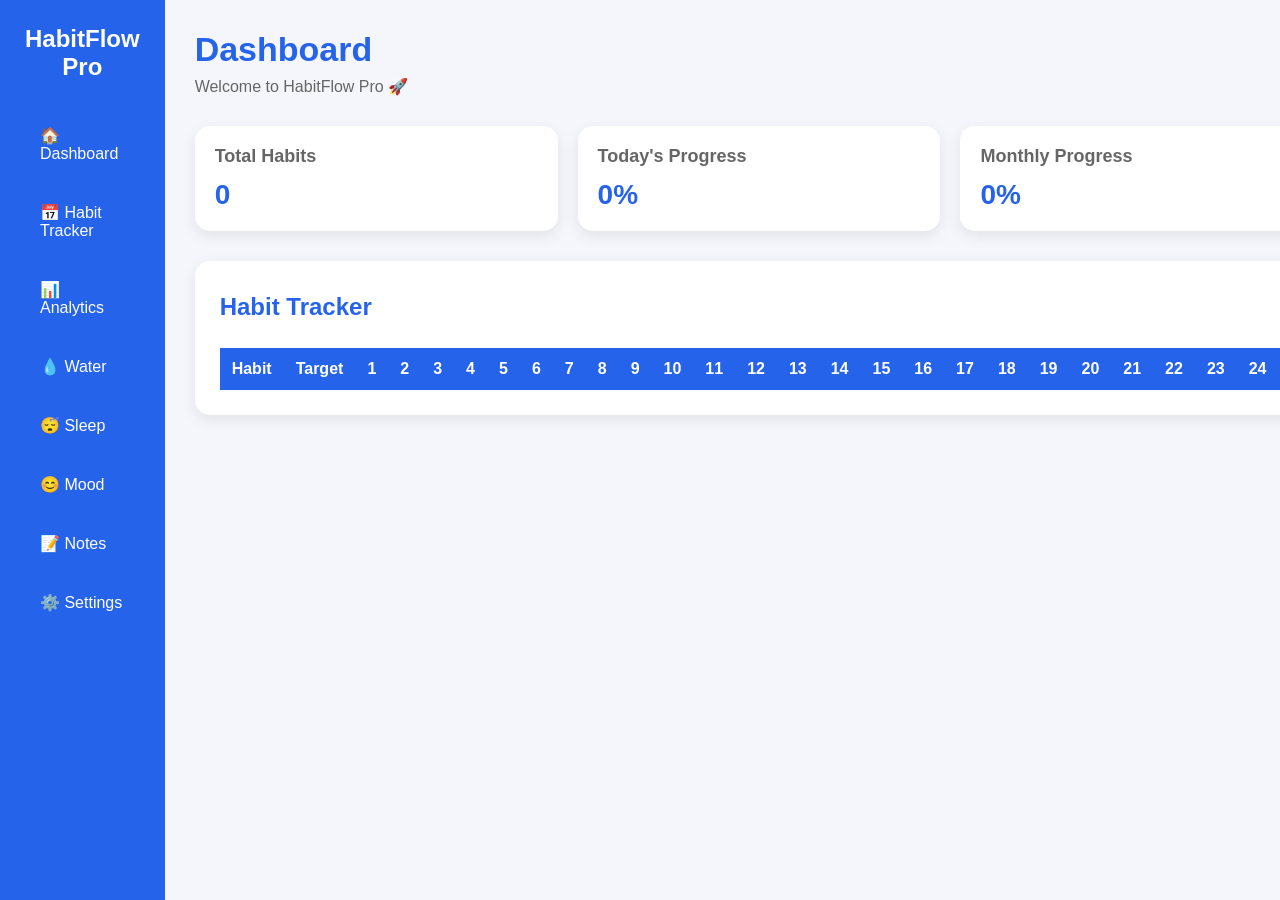
==== assets/css/js/images/icons/index.html @ abbd1102 "Working Habit Tracker V1" ====
<!DOCTYPE html>
<html lang="en">
<head>
    <meta charset="UTF-8">
    <meta name="viewport" content="width=device-width, initial-scale=1.0">
    <title>HabitFlow Pro</title>

    <link rel="stylesheet" href="style.css">
</head>

<body>

    <div class="container">

        <!-- Sidebar -->
        <aside class="sidebar">
            <h2>HabitFlow Pro</h2>

            <ul>
                <li>🏠 Dashboard</li>
                <li>📅 Habit Tracker</li>
                <li>📊 Analytics</li>
                <li>💧 Water</li>
                <li>😴 Sleep</li>
                <li>😊 Mood</li>
                <li>📝 Notes</li>
                <li>⚙️ Settings</li>
            </ul>
        </aside>

        <!-- Main Content -->
        <main class="main">

            <header>
                <h1>Dashboard</h1>
                <p>Welcome to HabitFlow Pro 🚀</p>
            </header>

            <section class="cards">

                <div class="card">
                    <h3>Total Habits</h3>
                    <p>0</p>
                </div>

                <div class="card">
                    <h3>Today's Progress</h3>
                    <p>0%</p>
                </div>

                <div class="card">
                    <h3>Monthly Progress</h3>
                    <p>0%</p>
                </div>

                <div class="card">
                    <h3>Current Streak</h3>
                    <p>0 Days</p>
                </div>

            </section>

            <section class="habit-section">

                <div class="section-header">
                    <h2>Habit Tracker</h2>
                    <button id="addHabitBtn">+ Add Habit</button>
                </div>

                <div id="habitTableContainer">

    <table id="habitTable">

        <thead>

            <tr>

                <th>Habit</th>
                <th>Target</th>

                <th>1</th>
                <th>2</th>
                <th>3</th>
                <th>4</th>
                <th>5</th>
                <th>6</th>
                <th>7</th>
                <th>8</th>
                <th>9</th>
                <th>10</th>
                <th>11</th>
                <th>12</th>
                <th>13</th>
                <th>14</th>
                <th>15</th>
                <th>16</th>
                <th>17</th>
                <th>18</th>
                <th>19</th>
                <th>20</th>
                <th>21</th>
                <th>22</th>
                <th>23</th>
                <th>24</th>
                <th>25</th>
                <th>26</th>
                <th>27</th>
                <th>28</th>
                <th>29</th>
                <th>30</th>
                <th>31</th>

                <th>%</th>
                <th>Delete</th>

            </tr>

        </thead>

        <tbody id="habitBody">

        </tbody>

    </table>

</div>

            </section>

        </main>

    </div>

    <script src="script.js"></script>

</body>
</html>
---- assets/css/js/images/icons/style.css ----
/* ===================================
   HabitFlow Pro
   Final CSS - Part 1
=================================== */

*{
    margin:0;
    padding:0;
    box-sizing:border-box;
}

body{
    font-family:Arial, Helvetica, sans-serif;
    background:#f4f6fb;
    color:#333;
}

.container{
    display:flex;
    min-height:100vh;
}

/* ================= Sidebar ================= */

.sidebar{
    width:260px;
    background:#2563eb;
    color:white;
    padding:25px;
}

.sidebar h2{
    text-align:center;
    margin-bottom:30px;
}

.sidebar ul{
    list-style:none;
}

.sidebar li{
    padding:15px;
    margin-bottom:10px;
    border-radius:10px;
    cursor:pointer;
    transition:.3s;
}

.sidebar li:hover{
    background:rgba(255,255,255,.15);
}

/* ================= Main ================= */

.main{
    flex:1;
    padding:30px;
}

header{
    margin-bottom:30px;
}

header h1{
    font-size:34px;
    color:#2563eb;
}

header p{
    color:#666;
    margin-top:8px;
}

/* ================= Cards ================= */

.cards{
    display:grid;
    grid-template-columns:repeat(4,1fr);
    gap:20px;
    margin-bottom:30px;
}

.card{
    background:white;
    padding:20px;
    border-radius:15px;
    box-shadow:0 5px 15px rgba(0,0,0,.08);
}

.card h3{
    font-size:18px;
    color:#666;
    margin-bottom:12px;
}

.card p{
    font-size:28px;
    color:#2563eb;
    font-weight:bold;
}
/* ================= Habit Section ================= */

.habit-section{
    background:#fff;
    padding:25px;
    border-radius:15px;
    box-shadow:0 5px 15px rgba(0,0,0,.08);
}

.section-header{
    display:flex;
    justify-content:space-between;
    align-items:center;
    margin-bottom:20px;
}

.section-header h2{
    color:#2563eb;
}

#addHabitBtn{
    background:#2563eb;
    color:#fff;
    border:none;
    padding:12px 20px;
    border-radius:10px;
    cursor:pointer;
    font-size:16px;
    transition:.3s;
}

#addHabitBtn:hover{
    background:#1d4ed8;
    transform:translateY(-2px);
}

/* ================= Habit Table ================= */

#habitTableContainer{
    overflow-x:auto;
}

table{
    width:100%;
    border-collapse:collapse;
    min-width:1000px;
}

th{
    background:#2563eb;
    color:white;
    padding:12px;
}

td{
    border:1px solid #ddd;
    text-align:center;
    padding:10px;
}

tr:nth-child(even){
    background:#f8fafc;
}

input[type="checkbox"]{
    width:18px;
    height:18px;
    cursor:pointer;
}

/* ================= Responsive ================= */

@media(max-width:900px){

    .container{
        flex-direction:column;
    }

    .sidebar{
        width:100%;
    }

    .cards{
        grid-template-columns:repeat(2,1fr);
    }

}

@media(max-width:600px){

    .cards{
        grid-template-columns:1fr;
    }

    .main{
        padding:15px;
    }

    .section-header{
        flex-direction:column;
        align-items:flex-start;
        gap:15px;
    }

    #addHabitBtn{
        width:100%;
    }

}
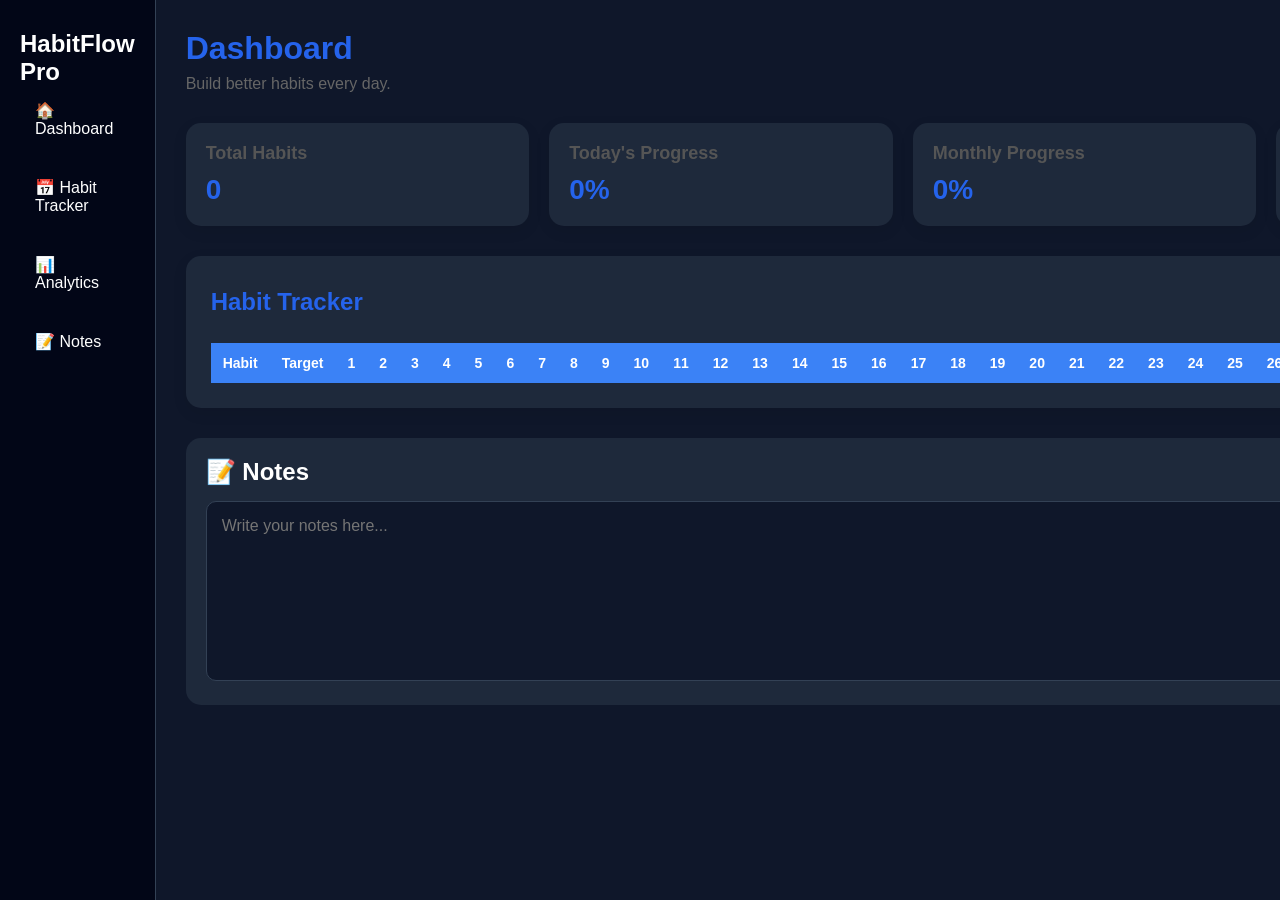
==== commit b7b16648: "HabitFlow V1 - Notes Added" ====
--- a/assets/css/js/images/icons/index.html
+++ b/assets/css/js/images/icons/index.html
@@ -1,137 +1,167 @@
 <!DOCTYPE html>
 <html lang="en">
+
 <head>
+
     <meta charset="UTF-8">
     <meta name="viewport" content="width=device-width, initial-scale=1.0">
+
     <title>HabitFlow Pro</title>
 
     <link rel="stylesheet" href="style.css">
+
 </head>
 
 <body>
 
-    <div class="container">
+<div class="container">
 
-        <!-- Sidebar -->
-        <aside class="sidebar">
-            <h2>HabitFlow Pro</h2>
+    <!-- Sidebar -->
 
-            <ul>
-                <li>🏠 Dashboard</li>
-                <li>📅 Habit Tracker</li>
-                <li>📊 Analytics</li>
-                <li>💧 Water</li>
-                <li>😴 Sleep</li>
-                <li>😊 Mood</li>
-                <li>📝 Notes</li>
-                <li>⚙️ Settings</li>
-            </ul>
-        </aside>
+    <aside class="sidebar">
 
-        <!-- Main Content -->
-        <main class="main">
+        <h2>HabitFlow Pro</h2>
 
-            <header>
-                <h1>Dashboard</h1>
-                <p>Welcome to HabitFlow Pro 🚀</p>
-            </header>
+        <ul>
 
-            <section class="cards">
+            <li>🏠 Dashboard</li>
+            <li>📅 Habit Tracker</li>
+            <li>📊 Analytics</li>
+            <li>📝 Notes</li>
 
-                <div class="card">
-                    <h3>Total Habits</h3>
-                    <p>0</p>
-                </div>
+        </ul>
 
-                <div class="card">
-                    <h3>Today's Progress</h3>
-                    <p>0%</p>
-                </div>
+    </aside>
 
-                <div class="card">
-                    <h3>Monthly Progress</h3>
-                    <p>0%</p>
-                </div>
+    <!-- Main -->
 
-                <div class="card">
-                    <h3>Current Streak</h3>
-                    <p>0 Days</p>
-                </div>
+    <main class="main">
 
-            </section>
+        <header>
 
-            <section class="habit-section">
+            <h1>Dashboard</h1>
 
-                <div class="section-header">
-                    <h2>Habit Tracker</h2>
-                    <button id="addHabitBtn">+ Add Habit</button>
-                </div>
+            <p>
+                Build better habits every day.
+            </p>
 
-                <div id="habitTableContainer">
+        </header>
 
-    <table id="habitTable">
+        <!-- Dashboard Cards -->
 
-        <thead>
+        <section class="cards">
 
-            <tr>
+            <div class="card">
+                <h3>Total Habits</h3>
+                <p id="totalHabits">0</p>
+            </div>
 
-                <th>Habit</th>
-                <th>Target</th>
+            <div class="card">
+                <h3>Today's Progress</h3>
+                <p id="todayProgress">0%</p>
+            </div>
 
-                <th>1</th>
-                <th>2</th>
-                <th>3</th>
-                <th>4</th>
-                <th>5</th>
-                <th>6</th>
-                <th>7</th>
-                <th>8</th>
-                <th>9</th>
-                <th>10</th>
-                <th>11</th>
-                <th>12</th>
-                <th>13</th>
-                <th>14</th>
-                <th>15</th>
-                <th>16</th>
-                <th>17</th>
-                <th>18</th>
-                <th>19</th>
-                <th>20</th>
-                <th>21</th>
-                <th>22</th>
-                <th>23</th>
-                <th>24</th>
-                <th>25</th>
-                <th>26</th>
-                <th>27</th>
-                <th>28</th>
-                <th>29</th>
-                <th>30</th>
-                <th>31</th>
+            <div class="card">
+                <h3>Monthly Progress</h3>
+                <p id="monthlyProgress">0%</p>
+            </div>
 
-                <th>%</th>
-                <th>Delete</th>
+            <div class="card">
+                <h3>Current Streak</h3>
+                <p id="currentStreak">0</p>
+            </div>
 
-            </tr>
+        </section>
+        <!-- Habit Tracker -->
 
-        </thead>
+        <section class="habit-section">
 
-        <tbody id="habitBody">
+            <div class="section-header">
 
-        </tbody>
+                <h2>Habit Tracker</h2>
 
-    </table>
+                <button id="addHabitBtn">
+                    + Add Habit
+                </button>
+
+            </div>
+
+            <div id="habitTableContainer">
+
+                <table id="habitTable">
+
+                    <thead>
+
+                        <tr>
+
+                            <th>Habit</th>
+                            <th>Target</th>
+
+                            <th>1</th>
+                            <th>2</th>
+                            <th>3</th>
+                            <th>4</th>
+                            <th>5</th>
+                            <th>6</th>
+                            <th>7</th>
+                            <th>8</th>
+                            <th>9</th>
+                            <th>10</th>
+                            <th>11</th>
+                            <th>12</th>
+                            <th>13</th>
+                            <th>14</th>
+                            <th>15</th>
+                            <th>16</th>
+                            <th>17</th>
+                            <th>18</th>
+                            <th>19</th>
+                            <th>20</th>
+                            <th>21</th>
+                            <th>22</th>
+                            <th>23</th>
+                            <th>24</th>
+                            <th>25</th>
+                            <th>26</th>
+                            <th>27</th>
+                            <th>28</th>
+                            <th>29</th>
+                            <th>30</th>
+                            <th>31</th>
+
+                            <th>%</th>
+                            <th>Delete</th>
+
+                        </tr>
+
+                    </thead>
+
+                    <tbody id="habitBody">
+
+                    </tbody>
+
+                </table>
+
+            </div>
+
+        </section>
+        <!-- Notes Section -->
+
+<section class="notes-section">
+
+    <h2>📝 Notes</h2>
+
+    <textarea
+        id="notes"
+        placeholder="Write your notes here...">
+    </textarea>
+
+</section>
+        </main>
 
 </div>
 
-            </section>
-
-        </main>
-
-    </div>
-
-    <script src="script.js"></script>
+<script src="script.js"></script>
 
 </body>
 </html>
--- a/assets/css/js/images/icons/style.css
+++ b/assets/css/js/images/icons/style.css
@@ -1,18 +1,17 @@
-/* ===================================
-   HabitFlow Pro
-   Final CSS - Part 1
-=================================== */
+/* =========================
+   HabitFlow Pro V2
+========================= */
 
 *{
     margin:0;
     padding:0;
     box-sizing:border-box;
+    font-family:Arial, Helvetica, sans-serif;
 }
 
 body{
-    font-family:Arial, Helvetica, sans-serif;
-    background:#f4f6fb;
-    color:#333;
+    background:#0f172a;
+    color:#f8fafc;
 }
 
 .container{
@@ -20,25 +19,23 @@
     min-height:100vh;
 }
 
-/* ================= Sidebar ================= */
+/* =========================
+   Sidebar
+========================= */
 
 .sidebar{
-    width:260px;
-    background:#2563eb;
-    color:white;
-    padding:25px;
-}
-
-.sidebar h2{
-    text-align:center;
-    margin-bottom:30px;
+    width:250px;
+    background:#020617;
+    color:#fff;
+    padding:30px 20px;
+    border-right:1px solid #334155;
 }
 
 .sidebar ul{
     list-style:none;
 }
 
-.sidebar li{
+.sidebar ul li{
     padding:15px;
     margin-bottom:10px;
     border-radius:10px;
@@ -46,23 +43,21 @@
     transition:.3s;
 }
 
-.sidebar li:hover{
+.sidebar ul li:hover{
     background:rgba(255,255,255,.15);
 }
 
-/* ================= Main ================= */
+/* =========================
+   Main
+========================= */
 
 .main{
     flex:1;
     padding:30px;
 }
 
-header{
-    margin-bottom:30px;
-}
-
 header h1{
-    font-size:34px;
+    font-size:32px;
     color:#2563eb;
 }
 
@@ -71,26 +66,28 @@
     margin-top:8px;
 }
 
-/* ================= Cards ================= */
+/* =========================
+   Dashboard Cards
+========================= */
 
 .cards{
     display:grid;
     grid-template-columns:repeat(4,1fr);
     gap:20px;
-    margin-bottom:30px;
+    margin:30px 0;
 }
 
 .card{
-    background:white;
+    background:#1e293b;
     padding:20px;
     border-radius:15px;
     box-shadow:0 5px 15px rgba(0,0,0,.08);
 }
 
 .card h3{
+    color:#555;
     font-size:18px;
-    color:#666;
-    margin-bottom:12px;
+    margin-bottom:10px;
 }
 
 .card p{
@@ -98,10 +95,12 @@
     color:#2563eb;
     font-weight:bold;
 }
-/* ================= Habit Section ================= */
+/* =========================
+   Habit Tracker Section
+========================= */
 
 .habit-section{
-    background:#fff;
+    background:#1e293b;
     padding:25px;
     border-radius:15px;
     box-shadow:0 5px 15px rgba(0,0,0,.08);
@@ -131,35 +130,39 @@
 
 #addHabitBtn:hover{
     background:#1d4ed8;
-    transform:translateY(-2px);
-}
-
-/* ================= Habit Table ================= */
+}
 
 #habitTableContainer{
     overflow-x:auto;
 }
 
+/* =========================
+   Table
+========================= */
+
 table{
     width:100%;
+    min-width:1100px;
     border-collapse:collapse;
-    min-width:1000px;
 }
 
 th{
-    background:#2563eb;
-    color:white;
+    background:#3b82f6;
+    color:#fff;
     padding:12px;
+    font-size:14px;
 }
 
 td{
-    border:1px solid #ddd;
+    background:#0f172a;
+    color:#ffffff;
+    border:1px solid #334155;
+    padding:10px;
     text-align:center;
-    padding:10px;
 }
 
 tr:nth-child(even){
-    background:#f8fafc;
+      background:#172033;
 }
 
 input[type="checkbox"]{
@@ -168,9 +171,14 @@
     cursor:pointer;
 }
 
-/* ================= Responsive ================= */
-
-@media(max-width:900px){
+button{
+    cursor:pointer;
+}
+/* =========================
+   Responsive Design
+========================= */
+
+@media (max-width:992px){
 
     .container{
         flex-direction:column;
@@ -186,24 +194,60 @@
 
 }
 
-@media(max-width:600px){
+@media (max-width:600px){
+
+    .main{
+        padding:15px;
+    }
 
     .cards{
         grid-template-columns:1fr;
     }
 
-    .main{
-        padding:15px;
-    }
-
     .section-header{
         flex-direction:column;
+        gap:15px;
         align-items:flex-start;
-        gap:15px;
     }
 
     #addHabitBtn{
         width:100%;
     }
 
+    th,
+    td{
+        padding:8px;
+        font-size:12px;
+    }
+
+}
+/* Notes */
+
+.notes-section{
+    margin-top:30px;
+    background:#1e293b;
+    padding:20px;
+    border-radius:15px;
+}
+
+.notes-section h2{
+    color:#ffffff;
+    margin-bottom:15px;
+}
+
+#notes{
+    width:100%;
+    height:180px;
+    background:#0f172a;
+    color:#ffffff;
+    border:1px solid #334155;
+    border-radius:10px;
+    padding:15px;
+    font-size:16px;
+    resize:vertical;
+}
+
+#notes:focus{
+    outline:none;
+    border-color:#3b82f6;
 }
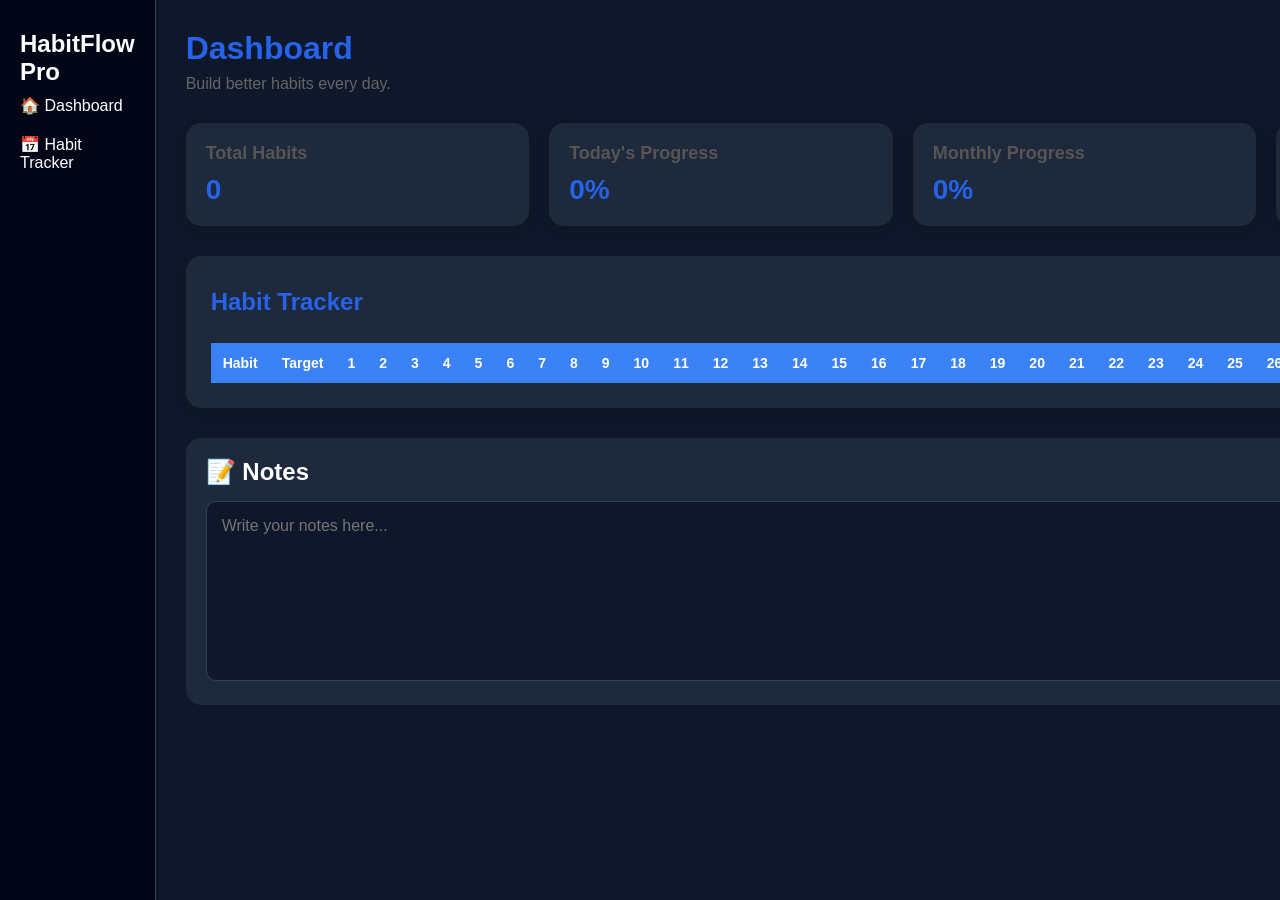
==== commit c20d89cb: "Added README file" ====
--- a/assets/css/js/images/icons/index.html
+++ b/assets/css/js/images/icons/index.html
@@ -24,10 +24,8 @@
 
         <ul>
 
-            <li>🏠 Dashboard</li>
-            <li>📅 Habit Tracker</li>
-            <li>📊 Analytics</li>
-            <li>📝 Notes</li>
+            <a href="#dashboard">🏠 Dashboard</a>
+            <a href="#habit-tracker">📅 Habit Tracker</a>
 
         </ul>
 
@@ -49,7 +47,7 @@
 
         <!-- Dashboard Cards -->
 
-        <section class="cards">
+        <section id="dashboard"class="cards">
 
             <div class="card">
                 <h3>Total Habits</h3>
@@ -74,7 +72,7 @@
         </section>
         <!-- Habit Tracker -->
 
-        <section class="habit-section">
+        <section id="habit-tracker"class="habit-section">
 
             <div class="section-header">
 
--- a/assets/css/js/images/icons/style.css
+++ b/assets/css/js/images/icons/style.css
@@ -250,4 +250,18 @@
 #notes:focus{
     outline:none;
     border-color:#3b82f6;
+}
+html{
+    scroll-behavior:smooth;
+}
+
+.sidebar a{
+    color:white;
+    text-decoration:none;
+    display:block;
+    padding:10px 0;
+}
+
+.sidebar a:hover{
+    color:#3b82f6;
 }
